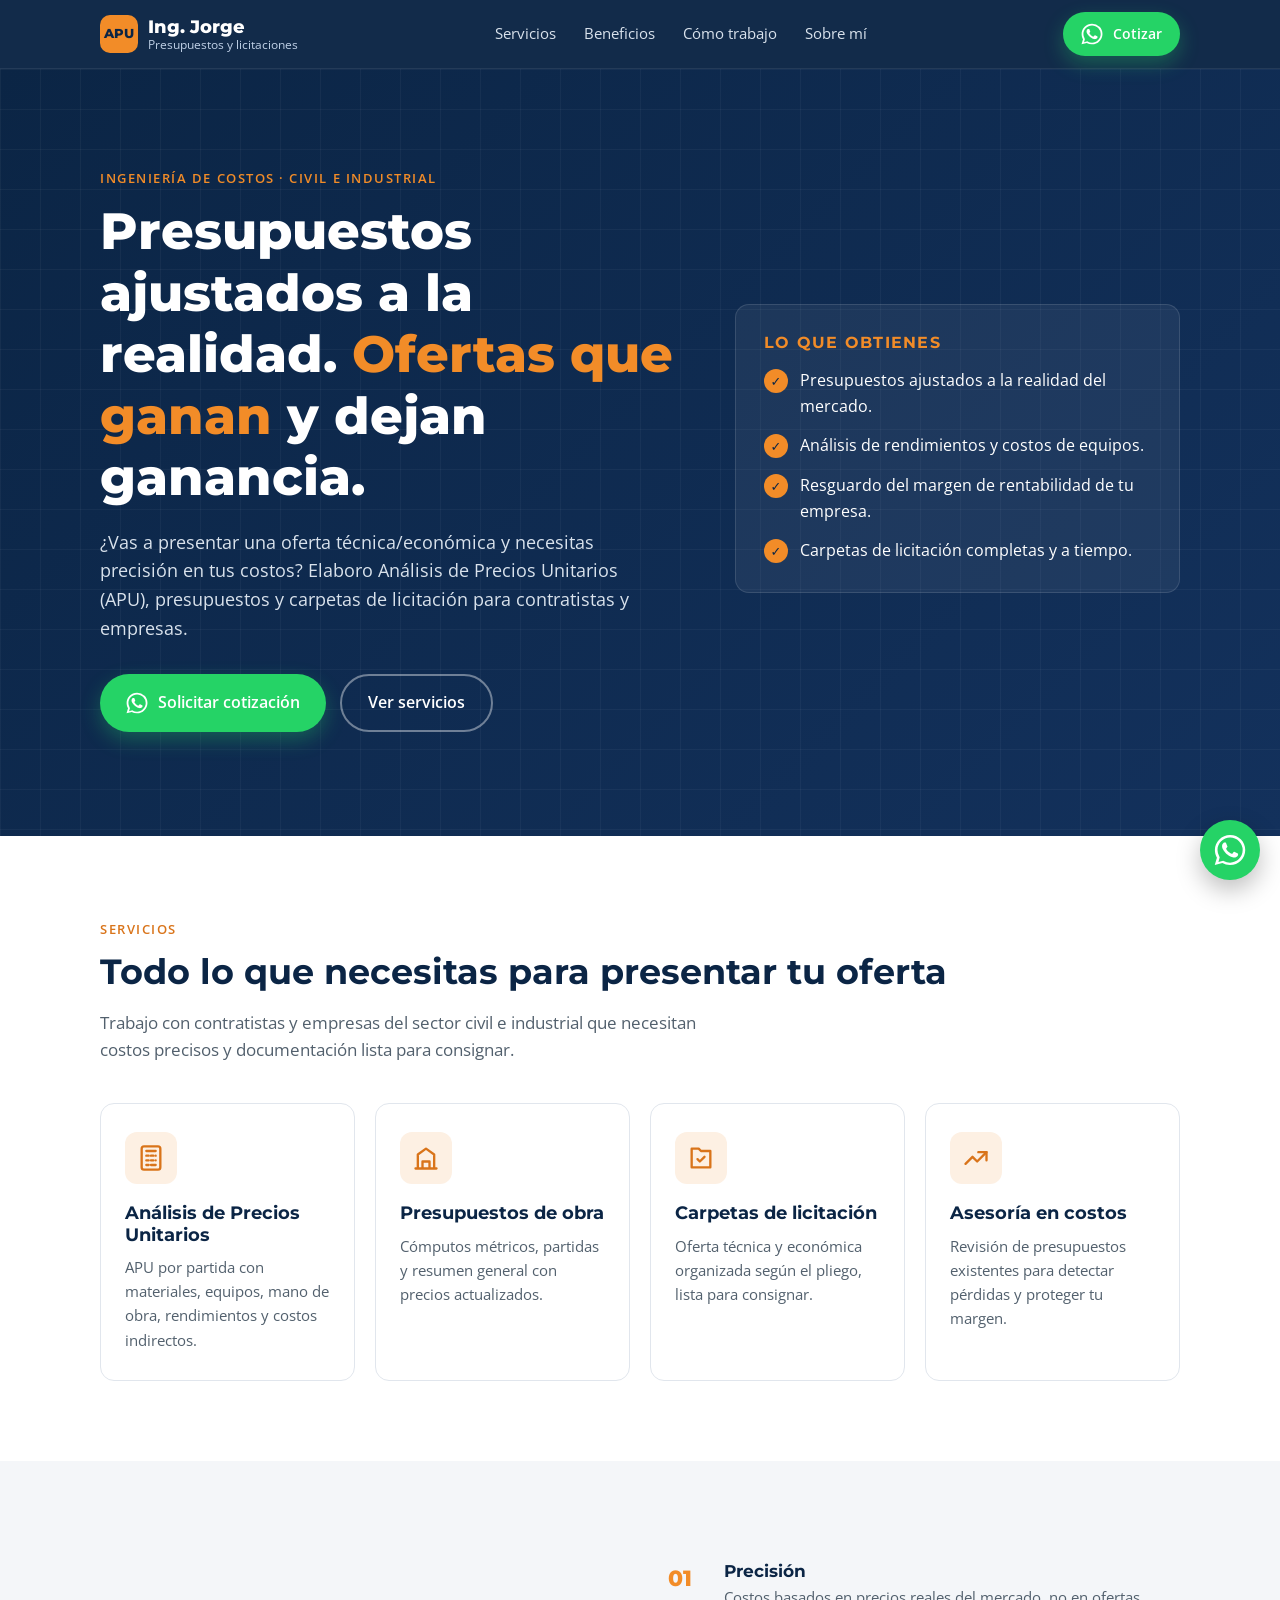
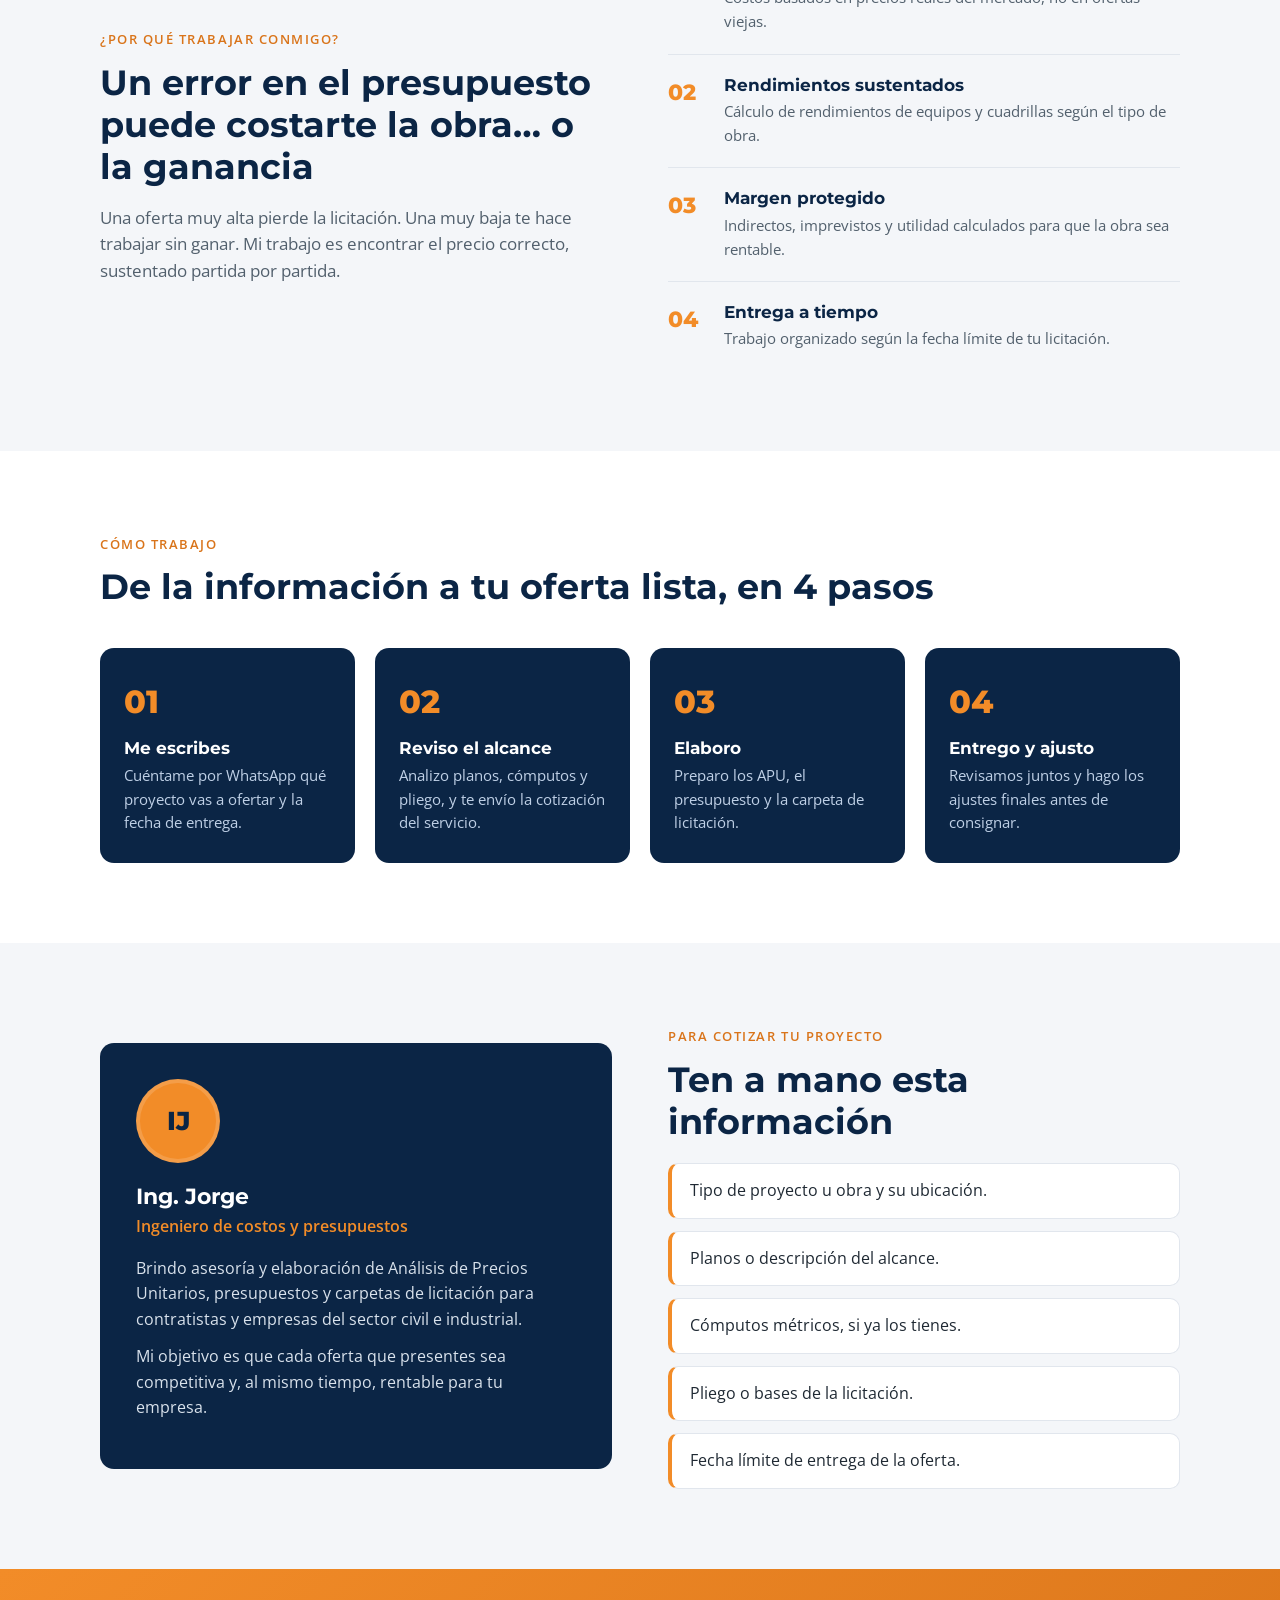
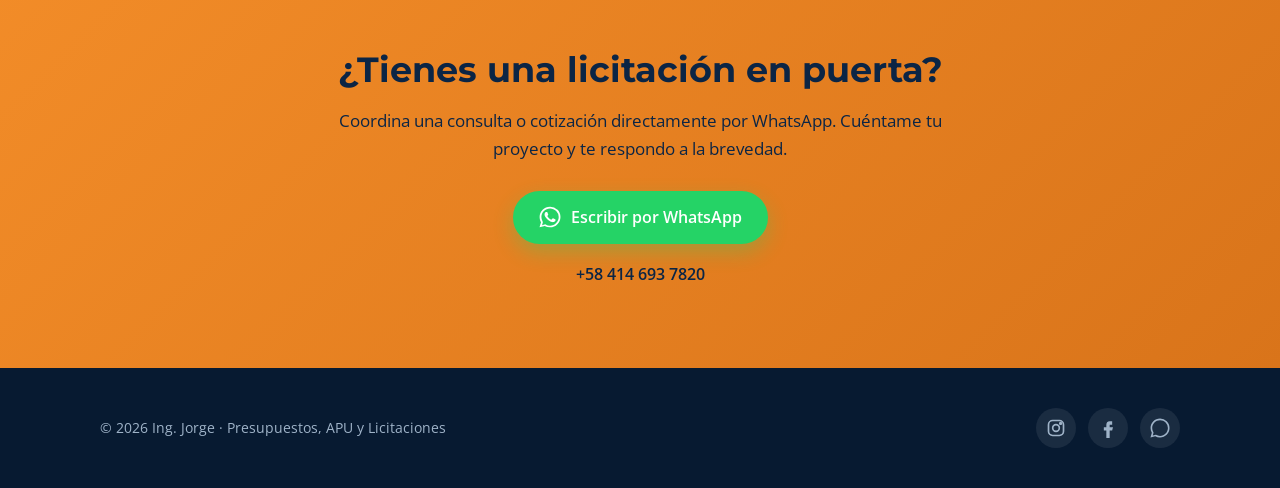
==== index.html @ 916be0f4 "Agregar página web de presentación de servicios Página de una sola sección (landing) en español con " ====
<!doctype html>
<html lang="es">
<head>
  <meta charset="utf-8">
  <meta name="viewport" content="width=device-width, initial-scale=1">
  <title>Ing. Jorge · Presupuestos y APU</title>
  <meta name="description" content="Elaboración de Análisis de Precios Unitarios (APU), presupuestos de obra y carpetas de licitación para contratistas del sector civil e industrial.">
  <meta property="og:title" content="Ing. Jorge · Presupuestos, APU y Licitaciones">
  <meta property="og:description" content="Presupuestos ajustados a la realidad. Ofertas que ganan y dejan ganancia. Cotiza por WhatsApp.">
  <meta property="og:type" content="website">
  <meta name="theme-color" content="#0B2545">
  <link rel="icon" href="data:image/svg+xml,%3Csvg xmlns='http://www.w3.org/2000/svg' viewBox='0 0 64 64'%3E%3Crect width='64' height='64' rx='14' fill='%230B2545'/%3E%3Ctext x='32' y='42' font-family='Arial' font-weight='700' font-size='26' fill='%23F28C28' text-anchor='middle'%3EAPU%3C/text%3E%3C/svg%3E">
  <link rel="preconnect" href="https://fonts.googleapis.com">
  <link rel="preconnect" href="https://fonts.gstatic.com" crossorigin>
  <link href="https://fonts.googleapis.com/css2?family=Montserrat:wght@600;700;800&family=Open+Sans:wght@400;600&display=swap" rel="stylesheet">
  <style>
    :root {
      --navy: #0B2545;
      --navy-2: #13315C;
      --orange: #F28C28;
      --orange-dark: #D9741A;
      --text: #1F2933;
      --muted: #52606D;
      --bg: #FFFFFF;
      --bg-soft: #F4F6F9;
      --border: #E1E6ED;
      --wa: #25D366;
      --radius: 14px;
      --max: 1120px;
    }
    * { box-sizing: border-box; margin: 0; padding: 0; }
    html { scroll-behavior: smooth; }
    body {
      font-family: "Open Sans", system-ui, sans-serif;
      color: var(--text);
      background: var(--bg);
      line-height: 1.6;
      -webkit-font-smoothing: antialiased;
    }
    h1, h2, h3, .brand { font-family: "Montserrat", system-ui, sans-serif; line-height: 1.2; }
    a { color: inherit; text-decoration: none; }
    .wrap { max-width: var(--max); margin: 0 auto; padding: 0 20px; }
    section { padding: 80px 0; }
    .eyebrow {
      display: inline-block; font-size: .8rem; font-weight: 600; letter-spacing: .12em;
      text-transform: uppercase; color: var(--orange-dark); margin-bottom: 12px;
    }
    h2 { font-size: clamp(1.6rem, 3.5vw, 2.2rem); color: var(--navy); margin-bottom: 16px; }
    .lead { color: var(--muted); max-width: 640px; font-size: 1.05rem; }

    .btn {
      display: inline-flex; align-items: center; gap: 10px; padding: 14px 26px;
      border-radius: 999px; font-weight: 600; font-size: 1rem; transition: transform .15s, background .15s;
    }
    .btn:hover { transform: translateY(-2px); }
    .btn-wa { background: var(--wa); color: #fff; box-shadow: 0 8px 20px rgba(37, 211, 102, .3); }
    .btn-wa:hover { background: #1EBE5A; }
    .btn-ghost { border: 2px solid rgba(255,255,255,.4); color: #fff; }
    .btn-ghost:hover { border-color: #fff; }
    .btn svg { width: 22px; height: 22px; flex-shrink: 0; }

    /* Header */
    header {
      position: sticky; top: 0; z-index: 50; background: rgba(11, 37, 69, .97);
      backdrop-filter: blur(6px); border-bottom: 1px solid rgba(255,255,255,.08);
    }
    .nav { display: flex; align-items: center; justify-content: space-between; height: 68px; }
    .brand { color: #fff; font-weight: 800; font-size: 1.15rem; display: flex; align-items: center; gap: 10px; }
    .brand-mark {
      width: 38px; height: 38px; border-radius: 10px; background: var(--orange); color: var(--navy);
      display: grid; place-items: center; font-size: .8rem; font-weight: 800;
    }
    .brand small { display: block; font-family: "Open Sans", sans-serif; font-weight: 400; font-size: .75rem; color: #BFD0E6; }
    .nav ul { display: flex; gap: 28px; list-style: none; }
    .nav ul a { color: #D9E2EC; font-size: .95rem; }
    .nav ul a:hover { color: var(--orange); }
    .nav .btn { padding: 10px 18px; font-size: .9rem; }
    @media (max-width: 860px) { .nav ul { display: none; } }
    @media (max-width: 480px) { .nav .btn span { display: none; } .nav .btn { padding: 10px; } }

    /* Hero */
    .hero {
      background:
        linear-gradient(rgba(255,255,255,.04) 1px, transparent 1px) 0 0 / 40px 40px,
        linear-gradient(90deg, rgba(255,255,255,.04) 1px, transparent 1px) 0 0 / 40px 40px,
        linear-gradient(135deg, var(--navy) 0%, var(--navy-2) 100%);
      color: #fff; padding: 96px 0 104px;
    }
    .hero-grid { display: grid; grid-template-columns: 1.3fr 1fr; gap: 56px; align-items: center; }
    .hero .eyebrow { color: var(--orange); }
    .hero h1 { font-size: clamp(2rem, 5vw, 3.2rem); font-weight: 800; margin-bottom: 20px; }
    .hero h1 em { font-style: normal; color: var(--orange); }
    .hero p { color: #D9E2EC; font-size: 1.12rem; max-width: 560px; margin-bottom: 32px; }
    .hero-actions { display: flex; flex-wrap: wrap; gap: 14px; }
    .hero-card {
      background: rgba(255,255,255,.06); border: 1px solid rgba(255,255,255,.12);
      border-radius: var(--radius); padding: 28px;
    }
    .hero-card h3 { font-size: 1rem; color: var(--orange); margin-bottom: 16px; text-transform: uppercase; letter-spacing: .08em; }
    .check { list-style: none; display: grid; gap: 14px; }
    .check li { display: flex; gap: 12px; align-items: flex-start; color: #fff; }
    .check li::before {
      content: "✓"; flex-shrink: 0; width: 24px; height: 24px; border-radius: 50%;
      background: var(--orange); color: var(--navy); font-weight: 800; font-size: .8rem;
      display: grid; place-items: center; margin-top: 1px;
    }
    @media (max-width: 860px) { .hero-grid { grid-template-columns: 1fr; } .hero { padding: 64px 0 72px; } }

    /* Services */
    .grid-4 { display: grid; grid-template-columns: repeat(4, 1fr); gap: 20px; margin-top: 40px; }
    @media (max-width: 960px) { .grid-4 { grid-template-columns: repeat(2, 1fr); } }
    @media (max-width: 560px) { .grid-4 { grid-template-columns: 1fr; } }
    .card {
      background: #fff; border: 1px solid var(--border); border-radius: var(--radius); padding: 28px 24px;
      transition: box-shadow .2s, transform .2s;
    }
    .card:hover { box-shadow: 0 14px 34px rgba(11, 37, 69, .1); transform: translateY(-4px); }
    .icon {
      width: 52px; height: 52px; border-radius: 12px; background: #FDF0E3; color: var(--orange-dark);
      display: grid; place-items: center; margin-bottom: 18px;
    }
    .icon svg { width: 28px; height: 28px; }
    .card h3 { color: var(--navy); font-size: 1.1rem; margin-bottom: 10px; }
    .card p { color: var(--muted); font-size: .95rem; }

    /* Benefits */
    .soft { background: var(--bg-soft); }
    .split { display: grid; grid-template-columns: 1fr 1fr; gap: 56px; align-items: center; }
    @media (max-width: 860px) { .split { grid-template-columns: 1fr; gap: 32px; } }
    .benefit { display: flex; gap: 16px; padding: 20px 0; border-bottom: 1px solid var(--border); }
    .benefit:last-child { border-bottom: 0; }
    .benefit-num {
      font-family: "Montserrat", sans-serif; font-weight: 800; font-size: 1.4rem; color: var(--orange);
      min-width: 40px;
    }
    .benefit h3 { color: var(--navy); font-size: 1.05rem; margin-bottom: 4px; }
    .benefit p { color: var(--muted); font-size: .95rem; }

    /* Process */
    .steps { display: grid; grid-template-columns: repeat(4, 1fr); gap: 20px; margin-top: 40px; counter-reset: step; }
    @media (max-width: 960px) { .steps { grid-template-columns: repeat(2, 1fr); } }
    @media (max-width: 560px) { .steps { grid-template-columns: 1fr; } }
    .step { position: relative; padding: 28px 24px; border-radius: var(--radius); background: var(--navy); color: #fff; }
    .step::before {
      counter-increment: step; content: counter(step, decimal-leading-zero);
      font-family: "Montserrat", sans-serif; font-weight: 800; font-size: 2rem; color: var(--orange);
      display: block; margin-bottom: 10px;
    }
    .step h3 { font-size: 1.05rem; margin-bottom: 6px; }
    .step p { color: #BFD0E6; font-size: .93rem; }

    /* Requirements */
    .req { list-style: none; display: grid; gap: 12px; margin-top: 20px; }
    .req li {
      background: #fff; border: 1px solid var(--border); border-left: 4px solid var(--orange);
      border-radius: 10px; padding: 14px 18px; color: var(--text);
    }
    .about-box {
      background: var(--navy); color: #fff; border-radius: var(--radius); padding: 36px;
    }
    .about-box h3 { font-size: 1.4rem; margin-bottom: 4px; }
    .about-box .role { color: var(--orange); font-weight: 600; margin-bottom: 16px; }
    .about-box p { color: #D9E2EC; margin-bottom: 12px; }
    .avatar {
      width: 84px; height: 84px; border-radius: 50%; background: var(--orange); color: var(--navy);
      display: grid; place-items: center; font-family: "Montserrat", sans-serif; font-weight: 800;
      font-size: 1.6rem; margin-bottom: 20px; border: 4px solid rgba(255,255,255,.15); object-fit: cover;
    }

    /* CTA */
    .cta { background: linear-gradient(135deg, var(--orange) 0%, var(--orange-dark) 100%); color: var(--navy); text-align: center; }
    .cta h2 { color: var(--navy); }
    .cta p { max-width: 620px; margin: 0 auto 28px; font-size: 1.08rem; }
    .cta .phone { display: block; margin-top: 18px; font-weight: 600; }

    /* Footer */
    footer { background: #071A31; color: #9FB3C8; padding: 40px 0; font-size: .9rem; }
    .foot { display: flex; flex-wrap: wrap; gap: 20px; justify-content: space-between; align-items: center; }
    .social { display: flex; gap: 12px; }
    .social a {
      width: 40px; height: 40px; border-radius: 50%; background: rgba(255,255,255,.08);
      display: grid; place-items: center; transition: background .15s;
    }
    .social a:hover { background: var(--orange); color: var(--navy); }
    .social svg { width: 20px; height: 20px; }

    /* Floating WhatsApp */
    .wa-float {
      position: fixed; right: 20px; bottom: 20px; z-index: 60; width: 60px; height: 60px; border-radius: 50%;
      background: var(--wa); color: #fff; display: grid; place-items: center;
      box-shadow: 0 10px 24px rgba(0,0,0,.25); transition: transform .15s;
    }
    .wa-float:hover { transform: scale(1.08); }
    .wa-float svg { width: 32px; height: 32px; }
  </style>
</head>
<body>

  <!-- Para cambiar el número o el mensaje de WhatsApp, edita los enlaces que empiezan con https://wa.me/ -->
  <header>
    <div class="wrap nav">
      <a href="#inicio" class="brand">
        <span class="brand-mark">APU</span>
        <span>Ing. Jorge<small>Presupuestos y licitaciones</small></span>
      </a>
      <ul>
        <li><a href="#servicios">Servicios</a></li>
        <li><a href="#beneficios">Beneficios</a></li>
        <li><a href="#proceso">Cómo trabajo</a></li>
        <li><a href="#sobre-mi">Sobre mí</a></li>
      </ul>
      <a class="btn btn-wa" href="https://wa.me/584146937820?text=Hola%20Ing.%20Jorge%2C%20requiero%20una%20cotizaci%C3%B3n%2Fasesor%C3%ADa%20para%20la%20elaboraci%C3%B3n%20de%20un%20presupuesto%20y%20APU%20de%20proyecto" target="_blank" rel="noopener" aria-label="Cotizar por WhatsApp">
        <svg viewBox="0 0 24 24" fill="currentColor" aria-hidden="true"><path d="M17.47 14.38c-.3-.15-1.75-.86-2.02-.96-.27-.1-.47-.15-.67.15-.2.3-.77.96-.94 1.16-.17.2-.35.22-.64.07-.3-.15-1.25-.46-2.38-1.47-.88-.79-1.47-1.76-1.65-2.06-.17-.3-.02-.46.13-.6.13-.13.3-.35.45-.52.15-.17.2-.3.3-.5.1-.2.05-.37-.03-.52-.07-.15-.67-1.61-.92-2.2-.24-.58-.49-.5-.67-.51h-.57c-.2 0-.52.07-.79.37-.27.3-1.04 1.02-1.04 2.48s1.07 2.88 1.21 3.07c.15.2 2.1 3.2 5.08 4.49.71.31 1.26.49 1.69.63.71.22 1.36.19 1.87.12.57-.09 1.75-.72 2-1.41.25-.69.25-1.29.17-1.41-.07-.12-.27-.2-.57-.35M12.05 21.5h-.01a9.4 9.4 0 0 1-4.8-1.32l-.34-.2-3.56.94.95-3.48-.22-.36a9.4 9.4 0 0 1-1.44-5.02c0-5.2 4.24-9.43 9.44-9.43 2.52 0 4.89.98 6.67 2.77a9.37 9.37 0 0 1 2.76 6.67c0 5.2-4.24 9.43-9.45 9.43m8.04-17.47A11.3 11.3 0 0 0 12.05.7C5.78.7.68 5.8.67 12.06c0 2 .52 3.96 1.52 5.68L.57 23.3l5.7-1.5a11.3 11.3 0 0 0 5.78 1.47h.01c6.26 0 11.36-5.1 11.37-11.36 0-3.04-1.18-5.89-3.33-8.04"/></svg>
        <span>Cotizar</span>
      </a>
    </div>
  </header>

  <main>
    <section class="hero" id="inicio">
      <div class="wrap hero-grid">
        <div>
          <span class="eyebrow">Ingeniería de costos · Civil e industrial</span>
          <h1>Presupuestos ajustados a la realidad. <em>Ofertas que ganan</em> y dejan ganancia.</h1>
          <p>¿Vas a presentar una oferta técnica/económica y necesitas precisión en tus costos? Elaboro Análisis de Precios Unitarios (APU), presupuestos y carpetas de licitación para contratistas y empresas.</p>
          <div class="hero-actions">
            <a class="btn btn-wa" href="https://wa.me/584146937820?text=Hola%20Ing.%20Jorge%2C%20requiero%20una%20cotizaci%C3%B3n%2Fasesor%C3%ADa%20para%20la%20elaboraci%C3%B3n%20de%20un%20presupuesto%20y%20APU%20de%20proyecto" target="_blank" rel="noopener">
              <svg viewBox="0 0 24 24" fill="currentColor" aria-hidden="true"><path d="M17.47 14.38c-.3-.15-1.75-.86-2.02-.96-.27-.1-.47-.15-.67.15-.2.3-.77.96-.94 1.16-.17.2-.35.22-.64.07-.3-.15-1.25-.46-2.38-1.47-.88-.79-1.47-1.76-1.65-2.06-.17-.3-.02-.46.13-.6.13-.13.3-.35.45-.52.15-.17.2-.3.3-.5.1-.2.05-.37-.03-.52-.07-.15-.67-1.61-.92-2.2-.24-.58-.49-.5-.67-.51h-.57c-.2 0-.52.07-.79.37-.27.3-1.04 1.02-1.04 2.48s1.07 2.88 1.21 3.07c.15.2 2.1 3.2 5.08 4.49.71.31 1.26.49 1.69.63.71.22 1.36.19 1.87.12.57-.09 1.75-.72 2-1.41.25-.69.25-1.29.17-1.41-.07-.12-.27-.2-.57-.35M12.05 21.5h-.01a9.4 9.4 0 0 1-4.8-1.32l-.34-.2-3.56.94.95-3.48-.22-.36a9.4 9.4 0 0 1-1.44-5.02c0-5.2 4.24-9.43 9.44-9.43 2.52 0 4.89.98 6.67 2.77a9.37 9.37 0 0 1 2.76 6.67c0 5.2-4.24 9.43-9.45 9.43m8.04-17.47A11.3 11.3 0 0 0 12.05.7C5.78.7.68 5.8.67 12.06c0 2 .52 3.96 1.52 5.68L.57 23.3l5.7-1.5a11.3 11.3 0 0 0 5.78 1.47h.01c6.26 0 11.36-5.1 11.37-11.36 0-3.04-1.18-5.89-3.33-8.04"/></svg>
              Solicitar cotización
            </a>
            <a class="btn btn-ghost" href="#servicios">Ver servicios</a>
          </div>
        </div>
        <div class="hero-card">
          <h3>Lo que obtienes</h3>
          <ul class="check">
            <li>Presupuestos ajustados a la realidad del mercado.</li>
            <li>Análisis de rendimientos y costos de equipos.</li>
            <li>Resguardo del margen de rentabilidad de tu empresa.</li>
            <li>Carpetas de licitación completas y a tiempo.</li>
          </ul>
        </div>
      </div>
    </section>

    <section id="servicios">
      <div class="wrap">
        <span class="eyebrow">Servicios</span>
        <h2>Todo lo que necesitas para presentar tu oferta</h2>
        <p class="lead">Trabajo con contratistas y empresas del sector civil e industrial que necesitan costos precisos y documentación lista para consignar.</p>
        <div class="grid-4">
          <article class="card">
            <div class="icon"><svg viewBox="0 0 24 24" fill="none" stroke="currentColor" stroke-width="2" stroke-linecap="round" stroke-linejoin="round" aria-hidden="true"><rect x="4" y="2" width="16" height="20" rx="2"/><path d="M8 6h8M8 10h2M12 10h2M16 10h0M8 14h2M12 14h2M8 18h2M12 18h4M16 14v0"/></svg></div>
            <h3>Análisis de Precios Unitarios</h3>
            <p>APU por partida con materiales, equipos, mano de obra, rendimientos y costos indirectos.</p>
          </article>
          <article class="card">
            <div class="icon"><svg viewBox="0 0 24 24" fill="none" stroke="currentColor" stroke-width="2" stroke-linecap="round" stroke-linejoin="round" aria-hidden="true"><path d="M3 21h18M5 21V9l7-5 7 5v12M9 21v-6h6v6"/></svg></div>
            <h3>Presupuestos de obra</h3>
            <p>Cómputos métricos, partidas y resumen general con precios actualizados.</p>
          </article>
          <article class="card">
            <div class="icon"><svg viewBox="0 0 24 24" fill="none" stroke="currentColor" stroke-width="2" stroke-linecap="round" stroke-linejoin="round" aria-hidden="true"><path d="M4 4h6l2 2h8v14H4z"/><path d="M9 13l2 2 4-4"/></svg></div>
            <h3>Carpetas de licitación</h3>
            <p>Oferta técnica y económica organizada según el pliego, lista para consignar.</p>
          </article>
          <article class="card">
            <div class="icon"><svg viewBox="0 0 24 24" fill="none" stroke="currentColor" stroke-width="2" stroke-linecap="round" stroke-linejoin="round" aria-hidden="true"><path d="M3 17l6-6 4 4 8-8"/><path d="M14 7h7v7"/></svg></div>
            <h3>Asesoría en costos</h3>
            <p>Revisión de presupuestos existentes para detectar pérdidas y proteger tu margen.</p>
          </article>
        </div>
      </div>
    </section>

    <section class="soft" id="beneficios">
      <div class="wrap split">
        <div>
          <span class="eyebrow">¿Por qué trabajar conmigo?</span>
          <h2>Un error en el presupuesto puede costarte la obra… o la ganancia</h2>
          <p class="lead">Una oferta muy alta pierde la licitación. Una muy baja te hace trabajar sin ganar. Mi trabajo es encontrar el precio correcto, sustentado partida por partida.</p>
        </div>
        <div>
          <div class="benefit">
            <span class="benefit-num">01</span>
            <div><h3>Precisión</h3><p>Costos basados en precios reales del mercado, no en ofertas viejas.</p></div>
          </div>
          <div class="benefit">
            <span class="benefit-num">02</span>
            <div><h3>Rendimientos sustentados</h3><p>Cálculo de rendimientos de equipos y cuadrillas según el tipo de obra.</p></div>
          </div>
          <div class="benefit">
            <span class="benefit-num">03</span>
            <div><h3>Margen protegido</h3><p>Indirectos, imprevistos y utilidad calculados para que la obra sea rentable.</p></div>
          </div>
          <div class="benefit">
            <span class="benefit-num">04</span>
            <div><h3>Entrega a tiempo</h3><p>Trabajo organizado según la fecha límite de tu licitación.</p></div>
          </div>
        </div>
      </div>
    </section>

    <section id="proceso">
      <div class="wrap">
        <span class="eyebrow">Cómo trabajo</span>
        <h2>De la información a tu oferta lista, en 4 pasos</h2>
        <div class="steps">
          <div class="step"><h3>Me escribes</h3><p>Cuéntame por WhatsApp qué proyecto vas a ofertar y la fecha de entrega.</p></div>
          <div class="step"><h3>Reviso el alcance</h3><p>Analizo planos, cómputos y pliego, y te envío la cotización del servicio.</p></div>
          <div class="step"><h3>Elaboro</h3><p>Preparo los APU, el presupuesto y la carpeta de licitación.</p></div>
          <div class="step"><h3>Entrego y ajusto</h3><p>Revisamos juntos y hago los ajustes finales antes de consignar.</p></div>
        </div>
      </div>
    </section>

    <section class="soft" id="sobre-mi">
      <div class="wrap split">
        <div class="about-box">
          <!-- Para usar una foto: reemplaza este div por <img class="avatar" src="foto.jpg" alt="Ing. Jorge"> -->
          <div class="avatar">IJ</div>
          <h3>Ing. Jorge</h3>
          <div class="role">Ingeniero de costos y presupuestos</div>
          <p>Brindo asesoría y elaboración de Análisis de Precios Unitarios, presupuestos y carpetas de licitación para contratistas y empresas del sector civil e industrial.</p>
          <p>Mi objetivo es que cada oferta que presentes sea competitiva y, al mismo tiempo, rentable para tu empresa.</p>
        </div>
        <div>
          <span class="eyebrow">Para cotizar tu proyecto</span>
          <h2>Ten a mano esta información</h2>
          <ul class="req">
            <li>Tipo de proyecto u obra y su ubicación.</li>
            <li>Planos o descripción del alcance.</li>
            <li>Cómputos métricos, si ya los tienes.</li>
            <li>Pliego o bases de la licitación.</li>
            <li>Fecha límite de entrega de la oferta.</li>
          </ul>
        </div>
      </div>
    </section>

    <section class="cta">
      <div class="wrap">
        <h2>¿Tienes una licitación en puerta?</h2>
        <p>Coordina una consulta o cotización directamente por WhatsApp. Cuéntame tu proyecto y te respondo a la brevedad.</p>
        <a class="btn btn-wa" href="https://wa.me/584146937820?text=Hola%20Ing.%20Jorge%2C%20requiero%20una%20cotizaci%C3%B3n%2Fasesor%C3%ADa%20para%20la%20elaboraci%C3%B3n%20de%20un%20presupuesto%20y%20APU%20de%20proyecto" target="_blank" rel="noopener">
          <svg viewBox="0 0 24 24" fill="currentColor" aria-hidden="true"><path d="M17.47 14.38c-.3-.15-1.75-.86-2.02-.96-.27-.1-.47-.15-.67.15-.2.3-.77.96-.94 1.16-.17.2-.35.22-.64.07-.3-.15-1.25-.46-2.38-1.47-.88-.79-1.47-1.76-1.65-2.06-.17-.3-.02-.46.13-.6.13-.13.3-.35.45-.52.15-.17.2-.3.3-.5.1-.2.05-.37-.03-.52-.07-.15-.67-1.61-.92-2.2-.24-.58-.49-.5-.67-.51h-.57c-.2 0-.52.07-.79.37-.27.3-1.04 1.02-1.04 2.48s1.07 2.88 1.21 3.07c.15.2 2.1 3.2 5.08 4.49.71.31 1.26.49 1.69.63.71.22 1.36.19 1.87.12.57-.09 1.75-.72 2-1.41.25-.69.25-1.29.17-1.41-.07-.12-.27-.2-.57-.35M12.05 21.5h-.01a9.4 9.4 0 0 1-4.8-1.32l-.34-.2-3.56.94.95-3.48-.22-.36a9.4 9.4 0 0 1-1.44-5.02c0-5.2 4.24-9.43 9.44-9.43 2.52 0 4.89.98 6.67 2.77a9.37 9.37 0 0 1 2.76 6.67c0 5.2-4.24 9.43-9.45 9.43m8.04-17.47A11.3 11.3 0 0 0 12.05.7C5.78.7.68 5.8.67 12.06c0 2 .52 3.96 1.52 5.68L.57 23.3l5.7-1.5a11.3 11.3 0 0 0 5.78 1.47h.01c6.26 0 11.36-5.1 11.37-11.36 0-3.04-1.18-5.89-3.33-8.04"/></svg>
          Escribir por WhatsApp
        </a>
        <span class="phone">+58 414 693 7820</span>
      </div>
    </section>
  </main>

  <footer>
    <div class="wrap foot">
      <div>© <span id="year">2026</span> Ing. Jorge · Presupuestos, APU y Licitaciones</div>
      <div class="social">
        <!-- Reemplaza el "#" por el enlace real del perfil cuando esté creado -->
        <a href="#" aria-label="Instagram" target="_blank" rel="noopener"><svg viewBox="0 0 24 24" fill="none" stroke="currentColor" stroke-width="2" aria-hidden="true"><rect x="3" y="3" width="18" height="18" rx="5"/><circle cx="12" cy="12" r="4"/><circle cx="17.5" cy="6.5" r="1" fill="currentColor"/></svg></a>
        <a href="#" aria-label="Facebook" target="_blank" rel="noopener"><svg viewBox="0 0 24 24" fill="currentColor" aria-hidden="true"><path d="M14 8h3V4h-3c-2.76 0-4 1.79-4 4.5V11H7v4h3v9h4v-9h3l1-4h-4V8.5c0-.3.2-.5.5-.5z"/></svg></a>
        <a href="https://wa.me/584146937820" aria-label="WhatsApp" target="_blank" rel="noopener"><svg viewBox="0 0 24 24" fill="currentColor" aria-hidden="true"><path d="M12.05 21.5h-.01a9.4 9.4 0 0 1-4.8-1.32l-.34-.2-3.56.94.95-3.48-.22-.36a9.4 9.4 0 0 1-1.44-5.02c0-5.2 4.24-9.43 9.44-9.43 2.52 0 4.89.98 6.67 2.77a9.37 9.37 0 0 1 2.76 6.67c0 5.2-4.24 9.43-9.45 9.43m8.04-17.47A11.3 11.3 0 0 0 12.05.7C5.78.7.68 5.8.67 12.06c0 2 .52 3.96 1.52 5.68L.57 23.3l5.7-1.5a11.3 11.3 0 0 0 5.78 1.47h.01c6.26 0 11.36-5.1 11.37-11.36 0-3.04-1.18-5.89-3.33-8.04"/></svg></a>
      </div>
    </div>
  </footer>

  <a class="wa-float" href="https://wa.me/584146937820?text=Hola%20Ing.%20Jorge%2C%20requiero%20una%20cotizaci%C3%B3n%2Fasesor%C3%ADa%20para%20la%20elaboraci%C3%B3n%20de%20un%20presupuesto%20y%20APU%20de%20proyecto" target="_blank" rel="noopener" aria-label="Escribir por WhatsApp">
    <svg viewBox="0 0 24 24" fill="currentColor" aria-hidden="true"><path d="M17.47 14.38c-.3-.15-1.75-.86-2.02-.96-.27-.1-.47-.15-.67.15-.2.3-.77.96-.94 1.16-.17.2-.35.22-.64.07-.3-.15-1.25-.46-2.38-1.47-.88-.79-1.47-1.76-1.65-2.06-.17-.3-.02-.46.13-.6.13-.13.3-.35.45-.52.15-.17.2-.3.3-.5.1-.2.05-.37-.03-.52-.07-.15-.67-1.61-.92-2.2-.24-.58-.49-.5-.67-.51h-.57c-.2 0-.52.07-.79.37-.27.3-1.04 1.02-1.04 2.48s1.07 2.88 1.21 3.07c.15.2 2.1 3.2 5.08 4.49.71.31 1.26.49 1.69.63.71.22 1.36.19 1.87.12.57-.09 1.75-.72 2-1.41.25-.69.25-1.29.17-1.41-.07-.12-.27-.2-.57-.35M12.05 21.5h-.01a9.4 9.4 0 0 1-4.8-1.32l-.34-.2-3.56.94.95-3.48-.22-.36a9.4 9.4 0 0 1-1.44-5.02c0-5.2 4.24-9.43 9.44-9.43 2.52 0 4.89.98 6.67 2.77a9.37 9.37 0 0 1 2.76 6.67c0 5.2-4.24 9.43-9.45 9.43m8.04-17.47A11.3 11.3 0 0 0 12.05.7C5.78.7.68 5.8.67 12.06c0 2 .52 3.96 1.52 5.68L.57 23.3l5.7-1.5a11.3 11.3 0 0 0 5.78 1.47h.01c6.26 0 11.36-5.1 11.37-11.36 0-3.04-1.18-5.89-3.33-8.04"/></svg>
  </a>

  <script>document.getElementById("year").textContent = new Date().getFullYear();</script>
</body>
</html>
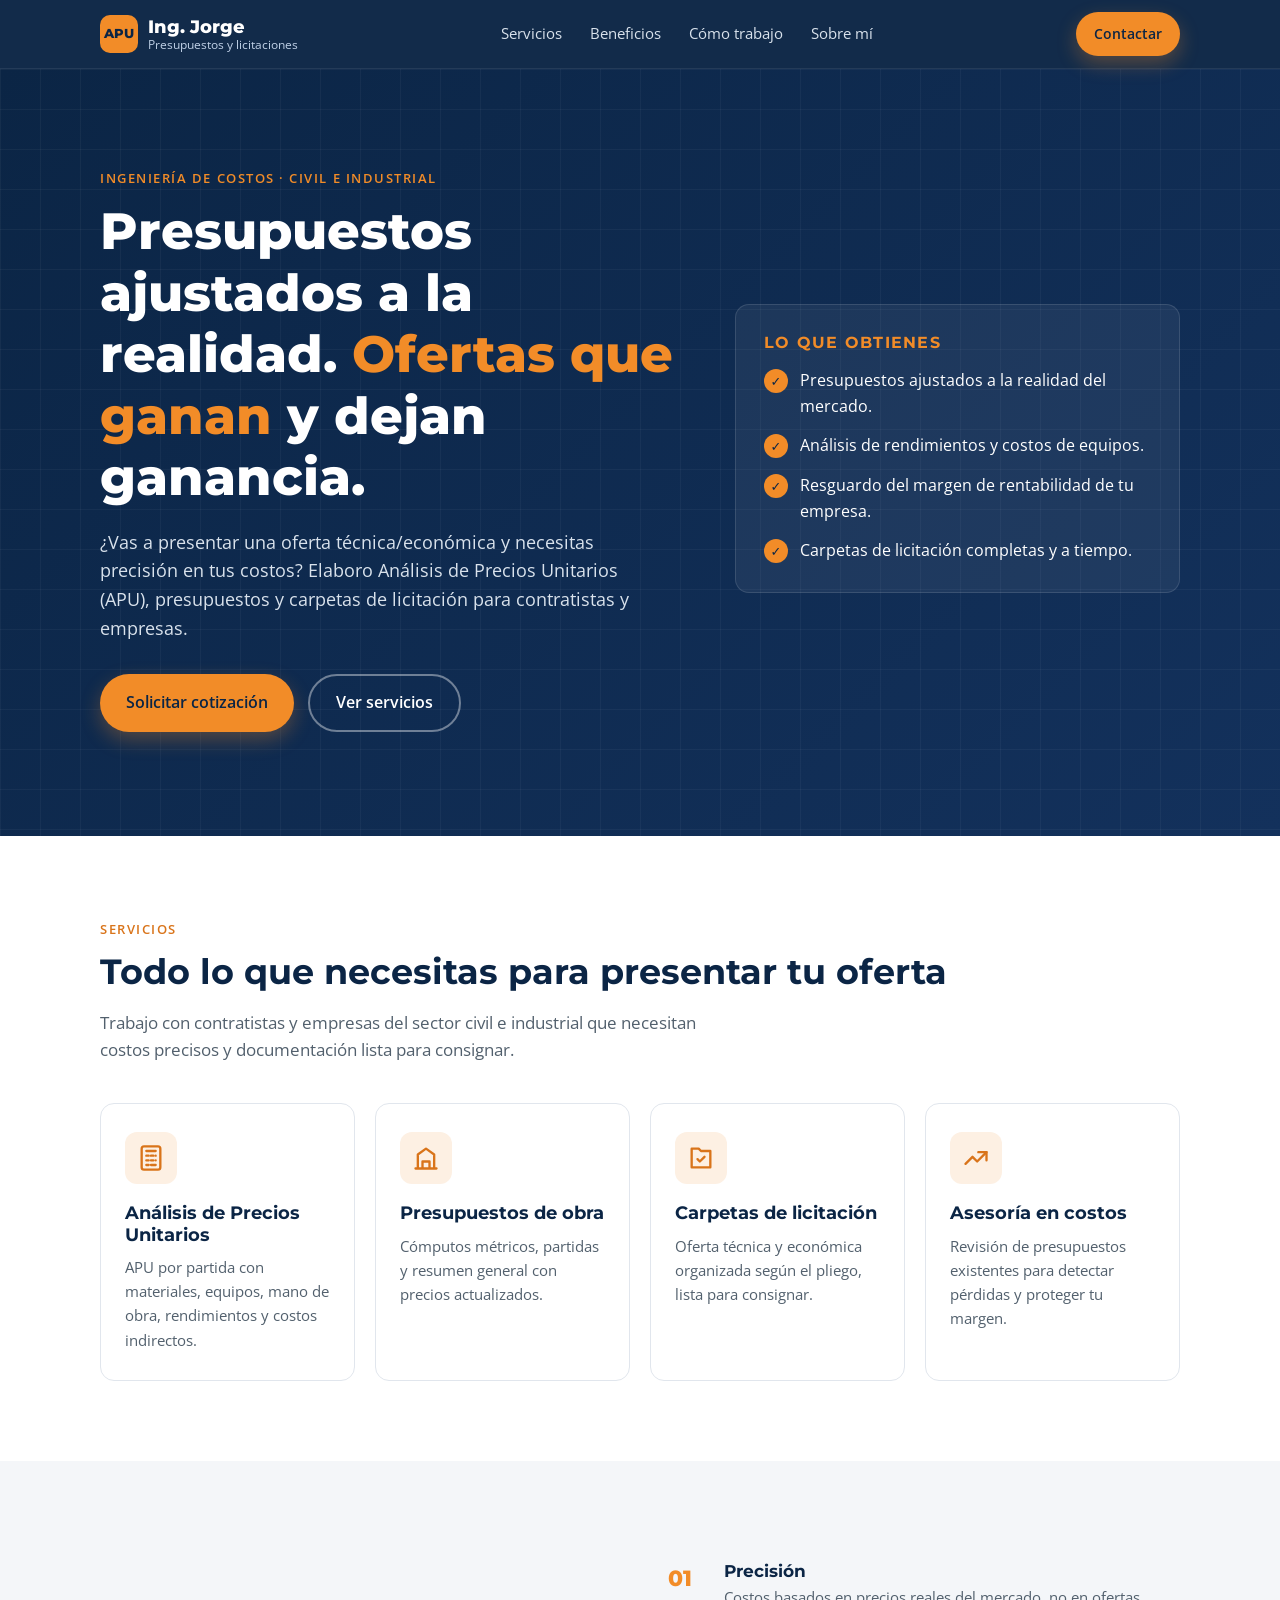
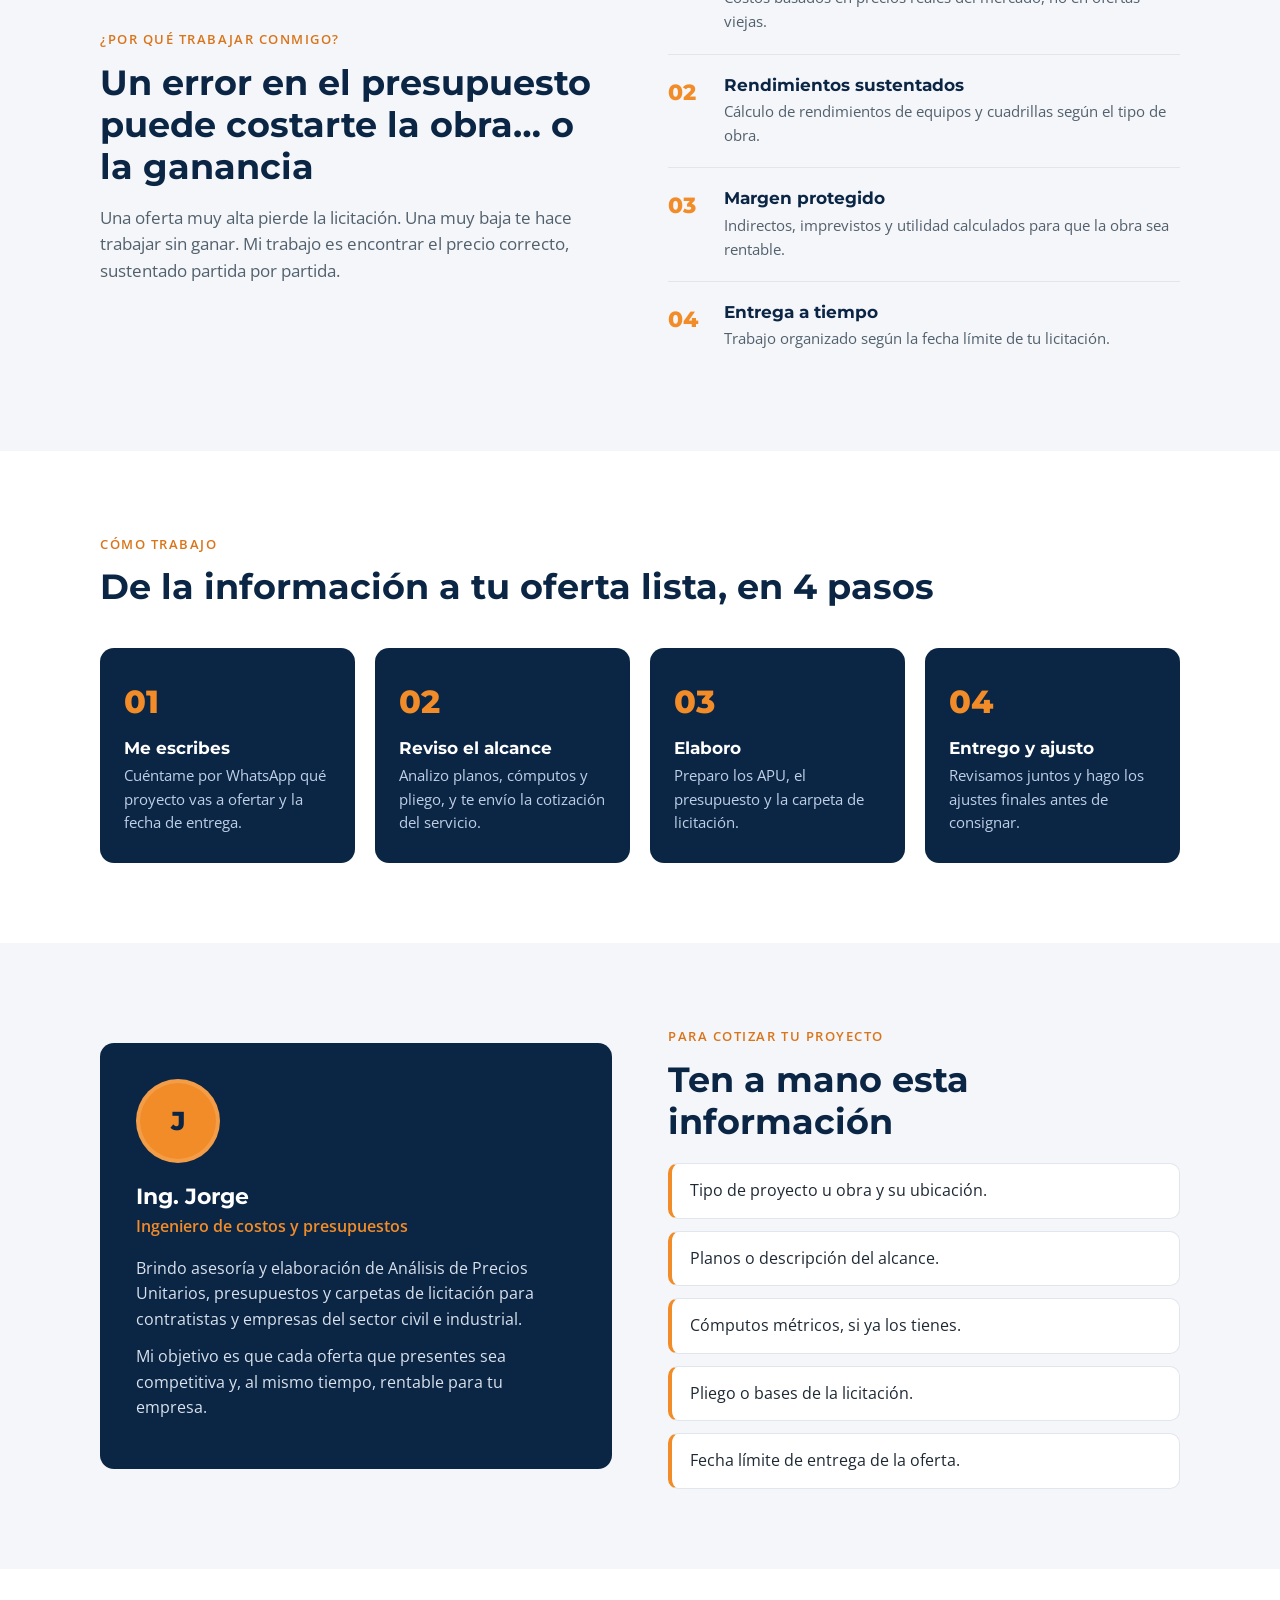
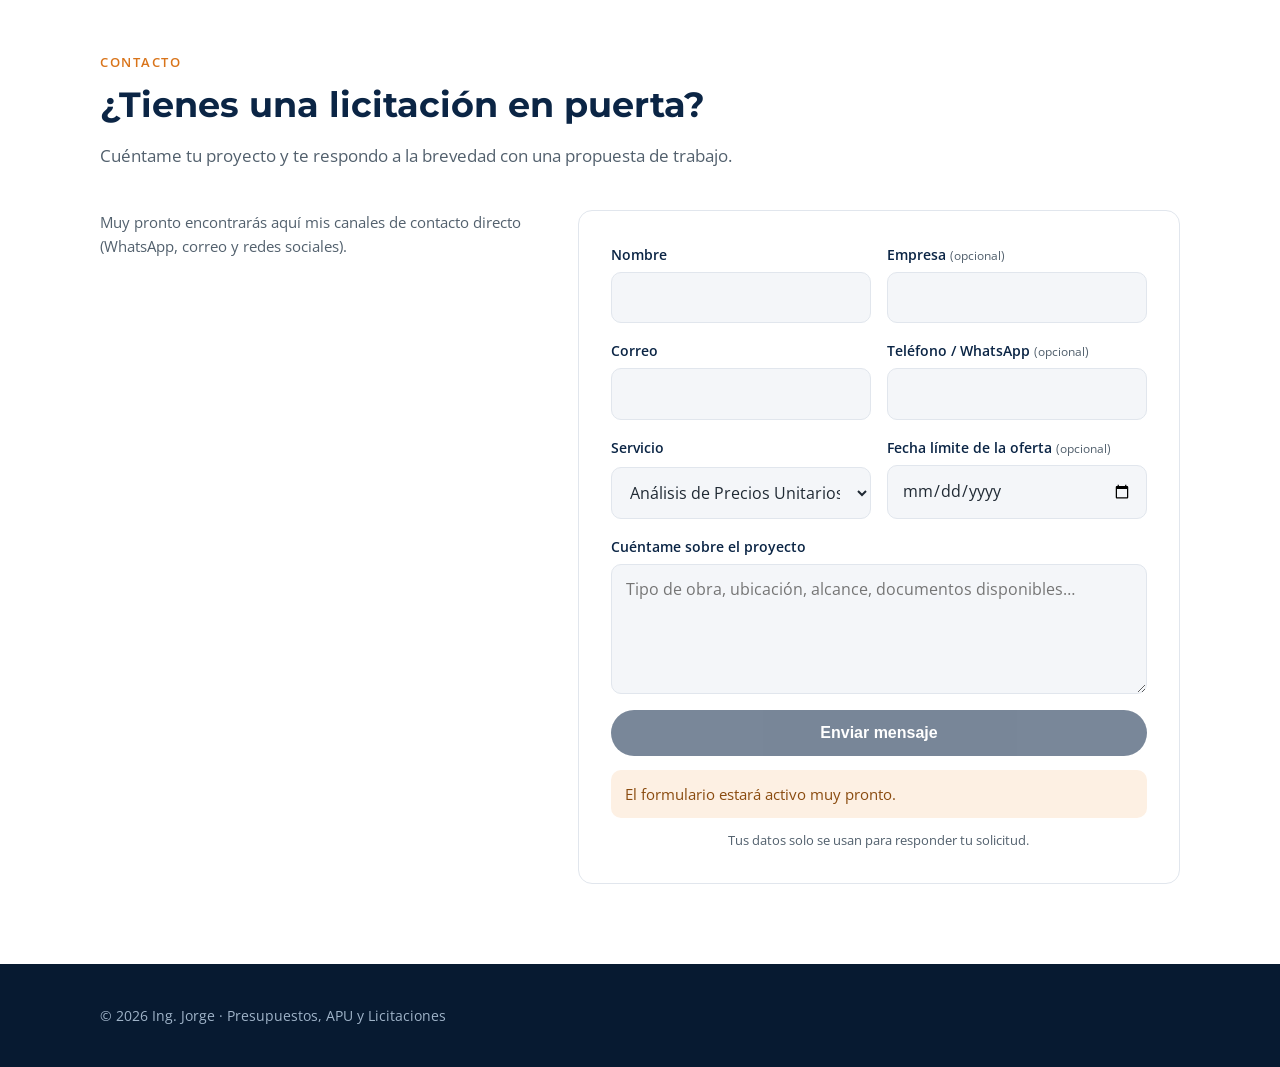
==== commit 071160a9: "Reestructurar la página con datos configurables y formulario de contacto - Datos de contacto, redes," ====
--- a/index.html
+++ b/index.html
@@ -8,200 +8,22 @@
   <meta property="og:title" content="Ing. Jorge · Presupuestos, APU y Licitaciones">
   <meta property="og:description" content="Presupuestos ajustados a la realidad. Ofertas que ganan y dejan ganancia. Cotiza por WhatsApp.">
   <meta property="og:type" content="website">
+  <meta property="og:locale" content="es_VE">
   <meta name="theme-color" content="#0B2545">
   <link rel="icon" href="data:image/svg+xml,%3Csvg xmlns='http://www.w3.org/2000/svg' viewBox='0 0 64 64'%3E%3Crect width='64' height='64' rx='14' fill='%230B2545'/%3E%3Ctext x='32' y='42' font-family='Arial' font-weight='700' font-size='26' fill='%23F28C28' text-anchor='middle'%3EAPU%3C/text%3E%3C/svg%3E">
   <link rel="preconnect" href="https://fonts.googleapis.com">
   <link rel="preconnect" href="https://fonts.gstatic.com" crossorigin>
   <link href="https://fonts.googleapis.com/css2?family=Montserrat:wght@600;700;800&family=Open+Sans:wght@400;600&display=swap" rel="stylesheet">
-  <style>
-    :root {
-      --navy: #0B2545;
-      --navy-2: #13315C;
-      --orange: #F28C28;
-      --orange-dark: #D9741A;
-      --text: #1F2933;
-      --muted: #52606D;
-      --bg: #FFFFFF;
-      --bg-soft: #F4F6F9;
-      --border: #E1E6ED;
-      --wa: #25D366;
-      --radius: 14px;
-      --max: 1120px;
-    }
-    * { box-sizing: border-box; margin: 0; padding: 0; }
-    html { scroll-behavior: smooth; }
-    body {
-      font-family: "Open Sans", system-ui, sans-serif;
-      color: var(--text);
-      background: var(--bg);
-      line-height: 1.6;
-      -webkit-font-smoothing: antialiased;
-    }
-    h1, h2, h3, .brand { font-family: "Montserrat", system-ui, sans-serif; line-height: 1.2; }
-    a { color: inherit; text-decoration: none; }
-    .wrap { max-width: var(--max); margin: 0 auto; padding: 0 20px; }
-    section { padding: 80px 0; }
-    .eyebrow {
-      display: inline-block; font-size: .8rem; font-weight: 600; letter-spacing: .12em;
-      text-transform: uppercase; color: var(--orange-dark); margin-bottom: 12px;
-    }
-    h2 { font-size: clamp(1.6rem, 3.5vw, 2.2rem); color: var(--navy); margin-bottom: 16px; }
-    .lead { color: var(--muted); max-width: 640px; font-size: 1.05rem; }
-
-    .btn {
-      display: inline-flex; align-items: center; gap: 10px; padding: 14px 26px;
-      border-radius: 999px; font-weight: 600; font-size: 1rem; transition: transform .15s, background .15s;
-    }
-    .btn:hover { transform: translateY(-2px); }
-    .btn-wa { background: var(--wa); color: #fff; box-shadow: 0 8px 20px rgba(37, 211, 102, .3); }
-    .btn-wa:hover { background: #1EBE5A; }
-    .btn-ghost { border: 2px solid rgba(255,255,255,.4); color: #fff; }
-    .btn-ghost:hover { border-color: #fff; }
-    .btn svg { width: 22px; height: 22px; flex-shrink: 0; }
-
-    /* Header */
-    header {
-      position: sticky; top: 0; z-index: 50; background: rgba(11, 37, 69, .97);
-      backdrop-filter: blur(6px); border-bottom: 1px solid rgba(255,255,255,.08);
-    }
-    .nav { display: flex; align-items: center; justify-content: space-between; height: 68px; }
-    .brand { color: #fff; font-weight: 800; font-size: 1.15rem; display: flex; align-items: center; gap: 10px; }
-    .brand-mark {
-      width: 38px; height: 38px; border-radius: 10px; background: var(--orange); color: var(--navy);
-      display: grid; place-items: center; font-size: .8rem; font-weight: 800;
-    }
-    .brand small { display: block; font-family: "Open Sans", sans-serif; font-weight: 400; font-size: .75rem; color: #BFD0E6; }
-    .nav ul { display: flex; gap: 28px; list-style: none; }
-    .nav ul a { color: #D9E2EC; font-size: .95rem; }
-    .nav ul a:hover { color: var(--orange); }
-    .nav .btn { padding: 10px 18px; font-size: .9rem; }
-    @media (max-width: 860px) { .nav ul { display: none; } }
-    @media (max-width: 480px) { .nav .btn span { display: none; } .nav .btn { padding: 10px; } }
-
-    /* Hero */
-    .hero {
-      background:
-        linear-gradient(rgba(255,255,255,.04) 1px, transparent 1px) 0 0 / 40px 40px,
-        linear-gradient(90deg, rgba(255,255,255,.04) 1px, transparent 1px) 0 0 / 40px 40px,
-        linear-gradient(135deg, var(--navy) 0%, var(--navy-2) 100%);
-      color: #fff; padding: 96px 0 104px;
-    }
-    .hero-grid { display: grid; grid-template-columns: 1.3fr 1fr; gap: 56px; align-items: center; }
-    .hero .eyebrow { color: var(--orange); }
-    .hero h1 { font-size: clamp(2rem, 5vw, 3.2rem); font-weight: 800; margin-bottom: 20px; }
-    .hero h1 em { font-style: normal; color: var(--orange); }
-    .hero p { color: #D9E2EC; font-size: 1.12rem; max-width: 560px; margin-bottom: 32px; }
-    .hero-actions { display: flex; flex-wrap: wrap; gap: 14px; }
-    .hero-card {
-      background: rgba(255,255,255,.06); border: 1px solid rgba(255,255,255,.12);
-      border-radius: var(--radius); padding: 28px;
-    }
-    .hero-card h3 { font-size: 1rem; color: var(--orange); margin-bottom: 16px; text-transform: uppercase; letter-spacing: .08em; }
-    .check { list-style: none; display: grid; gap: 14px; }
-    .check li { display: flex; gap: 12px; align-items: flex-start; color: #fff; }
-    .check li::before {
-      content: "✓"; flex-shrink: 0; width: 24px; height: 24px; border-radius: 50%;
-      background: var(--orange); color: var(--navy); font-weight: 800; font-size: .8rem;
-      display: grid; place-items: center; margin-top: 1px;
-    }
-    @media (max-width: 860px) { .hero-grid { grid-template-columns: 1fr; } .hero { padding: 64px 0 72px; } }
-
-    /* Services */
-    .grid-4 { display: grid; grid-template-columns: repeat(4, 1fr); gap: 20px; margin-top: 40px; }
-    @media (max-width: 960px) { .grid-4 { grid-template-columns: repeat(2, 1fr); } }
-    @media (max-width: 560px) { .grid-4 { grid-template-columns: 1fr; } }
-    .card {
-      background: #fff; border: 1px solid var(--border); border-radius: var(--radius); padding: 28px 24px;
-      transition: box-shadow .2s, transform .2s;
-    }
-    .card:hover { box-shadow: 0 14px 34px rgba(11, 37, 69, .1); transform: translateY(-4px); }
-    .icon {
-      width: 52px; height: 52px; border-radius: 12px; background: #FDF0E3; color: var(--orange-dark);
-      display: grid; place-items: center; margin-bottom: 18px;
-    }
-    .icon svg { width: 28px; height: 28px; }
-    .card h3 { color: var(--navy); font-size: 1.1rem; margin-bottom: 10px; }
-    .card p { color: var(--muted); font-size: .95rem; }
-
-    /* Benefits */
-    .soft { background: var(--bg-soft); }
-    .split { display: grid; grid-template-columns: 1fr 1fr; gap: 56px; align-items: center; }
-    @media (max-width: 860px) { .split { grid-template-columns: 1fr; gap: 32px; } }
-    .benefit { display: flex; gap: 16px; padding: 20px 0; border-bottom: 1px solid var(--border); }
-    .benefit:last-child { border-bottom: 0; }
-    .benefit-num {
-      font-family: "Montserrat", sans-serif; font-weight: 800; font-size: 1.4rem; color: var(--orange);
-      min-width: 40px;
-    }
-    .benefit h3 { color: var(--navy); font-size: 1.05rem; margin-bottom: 4px; }
-    .benefit p { color: var(--muted); font-size: .95rem; }
-
-    /* Process */
-    .steps { display: grid; grid-template-columns: repeat(4, 1fr); gap: 20px; margin-top: 40px; counter-reset: step; }
-    @media (max-width: 960px) { .steps { grid-template-columns: repeat(2, 1fr); } }
-    @media (max-width: 560px) { .steps { grid-template-columns: 1fr; } }
-    .step { position: relative; padding: 28px 24px; border-radius: var(--radius); background: var(--navy); color: #fff; }
-    .step::before {
-      counter-increment: step; content: counter(step, decimal-leading-zero);
-      font-family: "Montserrat", sans-serif; font-weight: 800; font-size: 2rem; color: var(--orange);
-      display: block; margin-bottom: 10px;
-    }
-    .step h3 { font-size: 1.05rem; margin-bottom: 6px; }
-    .step p { color: #BFD0E6; font-size: .93rem; }
-
-    /* Requirements */
-    .req { list-style: none; display: grid; gap: 12px; margin-top: 20px; }
-    .req li {
-      background: #fff; border: 1px solid var(--border); border-left: 4px solid var(--orange);
-      border-radius: 10px; padding: 14px 18px; color: var(--text);
-    }
-    .about-box {
-      background: var(--navy); color: #fff; border-radius: var(--radius); padding: 36px;
-    }
-    .about-box h3 { font-size: 1.4rem; margin-bottom: 4px; }
-    .about-box .role { color: var(--orange); font-weight: 600; margin-bottom: 16px; }
-    .about-box p { color: #D9E2EC; margin-bottom: 12px; }
-    .avatar {
-      width: 84px; height: 84px; border-radius: 50%; background: var(--orange); color: var(--navy);
-      display: grid; place-items: center; font-family: "Montserrat", sans-serif; font-weight: 800;
-      font-size: 1.6rem; margin-bottom: 20px; border: 4px solid rgba(255,255,255,.15); object-fit: cover;
-    }
-
-    /* CTA */
-    .cta { background: linear-gradient(135deg, var(--orange) 0%, var(--orange-dark) 100%); color: var(--navy); text-align: center; }
-    .cta h2 { color: var(--navy); }
-    .cta p { max-width: 620px; margin: 0 auto 28px; font-size: 1.08rem; }
-    .cta .phone { display: block; margin-top: 18px; font-weight: 600; }
-
-    /* Footer */
-    footer { background: #071A31; color: #9FB3C8; padding: 40px 0; font-size: .9rem; }
-    .foot { display: flex; flex-wrap: wrap; gap: 20px; justify-content: space-between; align-items: center; }
-    .social { display: flex; gap: 12px; }
-    .social a {
-      width: 40px; height: 40px; border-radius: 50%; background: rgba(255,255,255,.08);
-      display: grid; place-items: center; transition: background .15s;
-    }
-    .social a:hover { background: var(--orange); color: var(--navy); }
-    .social svg { width: 20px; height: 20px; }
-
-    /* Floating WhatsApp */
-    .wa-float {
-      position: fixed; right: 20px; bottom: 20px; z-index: 60; width: 60px; height: 60px; border-radius: 50%;
-      background: var(--wa); color: #fff; display: grid; place-items: center;
-      box-shadow: 0 10px 24px rgba(0,0,0,.25); transition: transform .15s;
-    }
-    .wa-float:hover { transform: scale(1.08); }
-    .wa-float svg { width: 32px; height: 32px; }
-  </style>
+  <link rel="stylesheet" href="assets/css/styles.css">
 </head>
 <body>
 
-  <!-- Para cambiar el número o el mensaje de WhatsApp, edita los enlaces que empiezan con https://wa.me/ -->
+  <!-- Los datos de contacto, fotos y redes se configuran en assets/js/config.js -->
   <header>
     <div class="wrap nav">
       <a href="#inicio" class="brand">
         <span class="brand-mark">APU</span>
-        <span>Ing. Jorge<small>Presupuestos y licitaciones</small></span>
+        <span><span data-site="nombreCompleto">Ing. Jorge</span><small>Presupuestos y licitaciones</small></span>
       </a>
       <ul>
         <li><a href="#servicios">Servicios</a></li>
@@ -209,10 +31,7 @@
         <li><a href="#proceso">Cómo trabajo</a></li>
         <li><a href="#sobre-mi">Sobre mí</a></li>
       </ul>
-      <a class="btn btn-wa" href="https://wa.me/584146937820?text=Hola%20Ing.%20Jorge%2C%20requiero%20una%20cotizaci%C3%B3n%2Fasesor%C3%ADa%20para%20la%20elaboraci%C3%B3n%20de%20un%20presupuesto%20y%20APU%20de%20proyecto" target="_blank" rel="noopener" aria-label="Cotizar por WhatsApp">
-        <svg viewBox="0 0 24 24" fill="currentColor" aria-hidden="true"><path d="M17.47 14.38c-.3-.15-1.75-.86-2.02-.96-.27-.1-.47-.15-.67.15-.2.3-.77.96-.94 1.16-.17.2-.35.22-.64.07-.3-.15-1.25-.46-2.38-1.47-.88-.79-1.47-1.76-1.65-2.06-.17-.3-.02-.46.13-.6.13-.13.3-.35.45-.52.15-.17.2-.3.3-.5.1-.2.05-.37-.03-.52-.07-.15-.67-1.61-.92-2.2-.24-.58-.49-.5-.67-.51h-.57c-.2 0-.52.07-.79.37-.27.3-1.04 1.02-1.04 2.48s1.07 2.88 1.21 3.07c.15.2 2.1 3.2 5.08 4.49.71.31 1.26.49 1.69.63.71.22 1.36.19 1.87.12.57-.09 1.75-.72 2-1.41.25-.69.25-1.29.17-1.41-.07-.12-.27-.2-.57-.35M12.05 21.5h-.01a9.4 9.4 0 0 1-4.8-1.32l-.34-.2-3.56.94.95-3.48-.22-.36a9.4 9.4 0 0 1-1.44-5.02c0-5.2 4.24-9.43 9.44-9.43 2.52 0 4.89.98 6.67 2.77a9.37 9.37 0 0 1 2.76 6.67c0 5.2-4.24 9.43-9.45 9.43m8.04-17.47A11.3 11.3 0 0 0 12.05.7C5.78.7.68 5.8.67 12.06c0 2 .52 3.96 1.52 5.68L.57 23.3l5.7-1.5a11.3 11.3 0 0 0 5.78 1.47h.01c6.26 0 11.36-5.1 11.37-11.36 0-3.04-1.18-5.89-3.33-8.04"/></svg>
-        <span>Cotizar</span>
-      </a>
+      <a class="btn btn-primary" href="#contacto">Contactar</a>
     </div>
   </header>
 
@@ -224,10 +43,7 @@
           <h1>Presupuestos ajustados a la realidad. <em>Ofertas que ganan</em> y dejan ganancia.</h1>
           <p>¿Vas a presentar una oferta técnica/económica y necesitas precisión en tus costos? Elaboro Análisis de Precios Unitarios (APU), presupuestos y carpetas de licitación para contratistas y empresas.</p>
           <div class="hero-actions">
-            <a class="btn btn-wa" href="https://wa.me/584146937820?text=Hola%20Ing.%20Jorge%2C%20requiero%20una%20cotizaci%C3%B3n%2Fasesor%C3%ADa%20para%20la%20elaboraci%C3%B3n%20de%20un%20presupuesto%20y%20APU%20de%20proyecto" target="_blank" rel="noopener">
-              <svg viewBox="0 0 24 24" fill="currentColor" aria-hidden="true"><path d="M17.47 14.38c-.3-.15-1.75-.86-2.02-.96-.27-.1-.47-.15-.67.15-.2.3-.77.96-.94 1.16-.17.2-.35.22-.64.07-.3-.15-1.25-.46-2.38-1.47-.88-.79-1.47-1.76-1.65-2.06-.17-.3-.02-.46.13-.6.13-.13.3-.35.45-.52.15-.17.2-.3.3-.5.1-.2.05-.37-.03-.52-.07-.15-.67-1.61-.92-2.2-.24-.58-.49-.5-.67-.51h-.57c-.2 0-.52.07-.79.37-.27.3-1.04 1.02-1.04 2.48s1.07 2.88 1.21 3.07c.15.2 2.1 3.2 5.08 4.49.71.31 1.26.49 1.69.63.71.22 1.36.19 1.87.12.57-.09 1.75-.72 2-1.41.25-.69.25-1.29.17-1.41-.07-.12-.27-.2-.57-.35M12.05 21.5h-.01a9.4 9.4 0 0 1-4.8-1.32l-.34-.2-3.56.94.95-3.48-.22-.36a9.4 9.4 0 0 1-1.44-5.02c0-5.2 4.24-9.43 9.44-9.43 2.52 0 4.89.98 6.67 2.77a9.37 9.37 0 0 1 2.76 6.67c0 5.2-4.24 9.43-9.45 9.43m8.04-17.47A11.3 11.3 0 0 0 12.05.7C5.78.7.68 5.8.67 12.06c0 2 .52 3.96 1.52 5.68L.57 23.3l5.7-1.5a11.3 11.3 0 0 0 5.78 1.47h.01c6.26 0 11.36-5.1 11.37-11.36 0-3.04-1.18-5.89-3.33-8.04"/></svg>
-              Solicitar cotización
-            </a>
+            <a class="btn btn-primary" href="#contacto">Solicitar cotización</a>
             <a class="btn btn-ghost" href="#servicios">Ver servicios</a>
           </div>
         </div>
@@ -313,14 +129,13 @@
         </div>
       </div>
     </section>
-
     <section class="soft" id="sobre-mi">
       <div class="wrap split">
         <div class="about-box">
-          <!-- Para usar una foto: reemplaza este div por <img class="avatar" src="foto.jpg" alt="Ing. Jorge"> -->
-          <div class="avatar">IJ</div>
-          <h3>Ing. Jorge</h3>
-          <div class="role">Ingeniero de costos y presupuestos</div>
+          <!-- La foto se configura en assets/js/config.js; sin foto se muestran las iniciales -->
+          <div class="avatar">J</div>
+          <h3 data-site="nombreCompleto">Ing. Jorge</h3>
+          <div class="role" data-site="cargo">Ingeniero de costos y presupuestos</div>
           <p>Brindo asesoría y elaboración de Análisis de Precios Unitarios, presupuestos y carpetas de licitación para contratistas y empresas del sector civil e industrial.</p>
           <p>Mi objetivo es que cada oferta que presentes sea competitiva y, al mismo tiempo, rentable para tu empresa.</p>
         </div>
@@ -338,35 +153,81 @@
       </div>
     </section>
 
-    <section class="cta">
+    <section id="contacto">
       <div class="wrap">
+        <span class="eyebrow">Contacto</span>
         <h2>¿Tienes una licitación en puerta?</h2>
-        <p>Coordina una consulta o cotización directamente por WhatsApp. Cuéntame tu proyecto y te respondo a la brevedad.</p>
-        <a class="btn btn-wa" href="https://wa.me/584146937820?text=Hola%20Ing.%20Jorge%2C%20requiero%20una%20cotizaci%C3%B3n%2Fasesor%C3%ADa%20para%20la%20elaboraci%C3%B3n%20de%20un%20presupuesto%20y%20APU%20de%20proyecto" target="_blank" rel="noopener">
-          <svg viewBox="0 0 24 24" fill="currentColor" aria-hidden="true"><path d="M17.47 14.38c-.3-.15-1.75-.86-2.02-.96-.27-.1-.47-.15-.67.15-.2.3-.77.96-.94 1.16-.17.2-.35.22-.64.07-.3-.15-1.25-.46-2.38-1.47-.88-.79-1.47-1.76-1.65-2.06-.17-.3-.02-.46.13-.6.13-.13.3-.35.45-.52.15-.17.2-.3.3-.5.1-.2.05-.37-.03-.52-.07-.15-.67-1.61-.92-2.2-.24-.58-.49-.5-.67-.51h-.57c-.2 0-.52.07-.79.37-.27.3-1.04 1.02-1.04 2.48s1.07 2.88 1.21 3.07c.15.2 2.1 3.2 5.08 4.49.71.31 1.26.49 1.69.63.71.22 1.36.19 1.87.12.57-.09 1.75-.72 2-1.41.25-.69.25-1.29.17-1.41-.07-.12-.27-.2-.57-.35M12.05 21.5h-.01a9.4 9.4 0 0 1-4.8-1.32l-.34-.2-3.56.94.95-3.48-.22-.36a9.4 9.4 0 0 1-1.44-5.02c0-5.2 4.24-9.43 9.44-9.43 2.52 0 4.89.98 6.67 2.77a9.37 9.37 0 0 1 2.76 6.67c0 5.2-4.24 9.43-9.45 9.43m8.04-17.47A11.3 11.3 0 0 0 12.05.7C5.78.7.68 5.8.67 12.06c0 2 .52 3.96 1.52 5.68L.57 23.3l5.7-1.5a11.3 11.3 0 0 0 5.78 1.47h.01c6.26 0 11.36-5.1 11.37-11.36 0-3.04-1.18-5.89-3.33-8.04"/></svg>
-          Escribir por WhatsApp
-        </a>
-        <span class="phone">+58 414 693 7820</span>
+        <p class="lead">Cuéntame tu proyecto y te respondo a la brevedad con una propuesta de trabajo.<span data-requires="ciudad"> Atención en <span data-site="ciudad"></span> y a distancia.</span></p>
+
+        <div class="contact-grid">
+          <div>
+            <div class="channels" id="channels"></div>
+            <p class="channels-empty" id="channels-empty">Muy pronto encontrarás aquí mis canales de contacto directo (WhatsApp, correo y redes sociales).</p>
+          </div>
+
+          <form class="form" id="contact-form">
+            <div class="form-row">
+              <div class="field">
+                <label for="f-nombre">Nombre</label>
+                <input id="f-nombre" name="nombre" type="text" autocomplete="name" required>
+              </div>
+              <div class="field">
+                <label for="f-empresa">Empresa <small>(opcional)</small></label>
+                <input id="f-empresa" name="empresa" type="text" autocomplete="organization">
+              </div>
+            </div>
+            <div class="form-row">
+              <div class="field">
+                <label for="f-email">Correo</label>
+                <input id="f-email" name="email" type="email" autocomplete="email" required>
+              </div>
+              <div class="field">
+                <label for="f-telefono">Teléfono / WhatsApp <small>(opcional)</small></label>
+                <input id="f-telefono" name="telefono" type="tel" autocomplete="tel">
+              </div>
+            </div>
+            <div class="form-row">
+              <div class="field">
+                <label for="f-servicio">Servicio</label>
+                <select id="f-servicio" name="servicio">
+                  <option>Análisis de Precios Unitarios (APU)</option>
+                  <option>Presupuesto de obra</option>
+                  <option>Carpeta de licitación</option>
+                  <option>Asesoría en costos</option>
+                  <option>Otro</option>
+                </select>
+              </div>
+              <div class="field">
+                <label for="f-fecha">Fecha límite de la oferta <small>(opcional)</small></label>
+                <input id="f-fecha" name="fecha_limite" type="date">
+              </div>
+            </div>
+            <div class="field">
+              <label for="f-mensaje">Cuéntame sobre el proyecto</label>
+              <textarea id="f-mensaje" name="mensaje" required placeholder="Tipo de obra, ubicación, alcance, documentos disponibles…"></textarea>
+            </div>
+            <input class="hp" type="text" name="_honey" tabindex="-1" autocomplete="off" aria-hidden="true">
+            <button class="btn btn-navy" type="submit">Enviar mensaje</button>
+            <div class="form-status" id="form-status" role="status" hidden></div>
+            <p class="form-note">Tus datos solo se usan para responder tu solicitud.</p>
+          </form>
+        </div>
       </div>
     </section>
   </main>
 
   <footer>
     <div class="wrap foot">
-      <div>© <span id="year">2026</span> Ing. Jorge · Presupuestos, APU y Licitaciones</div>
-      <div class="social">
-        <!-- Reemplaza el "#" por el enlace real del perfil cuando esté creado -->
-        <a href="#" aria-label="Instagram" target="_blank" rel="noopener"><svg viewBox="0 0 24 24" fill="none" stroke="currentColor" stroke-width="2" aria-hidden="true"><rect x="3" y="3" width="18" height="18" rx="5"/><circle cx="12" cy="12" r="4"/><circle cx="17.5" cy="6.5" r="1" fill="currentColor"/></svg></a>
-        <a href="#" aria-label="Facebook" target="_blank" rel="noopener"><svg viewBox="0 0 24 24" fill="currentColor" aria-hidden="true"><path d="M14 8h3V4h-3c-2.76 0-4 1.79-4 4.5V11H7v4h3v9h4v-9h3l1-4h-4V8.5c0-.3.2-.5.5-.5z"/></svg></a>
-        <a href="https://wa.me/584146937820" aria-label="WhatsApp" target="_blank" rel="noopener"><svg viewBox="0 0 24 24" fill="currentColor" aria-hidden="true"><path d="M12.05 21.5h-.01a9.4 9.4 0 0 1-4.8-1.32l-.34-.2-3.56.94.95-3.48-.22-.36a9.4 9.4 0 0 1-1.44-5.02c0-5.2 4.24-9.43 9.44-9.43 2.52 0 4.89.98 6.67 2.77a9.37 9.37 0 0 1 2.76 6.67c0 5.2-4.24 9.43-9.45 9.43m8.04-17.47A11.3 11.3 0 0 0 12.05.7C5.78.7.68 5.8.67 12.06c0 2 .52 3.96 1.52 5.68L.57 23.3l5.7-1.5a11.3 11.3 0 0 0 5.78 1.47h.01c6.26 0 11.36-5.1 11.37-11.36 0-3.04-1.18-5.89-3.33-8.04"/></svg></a>
-      </div>
+      <div>© <span id="year">2026</span> <span data-site="nombreCompleto">Ing. Jorge</span> · Presupuestos, APU y Licitaciones</div>
+      <div class="social" id="social"></div>
     </div>
   </footer>
 
-  <a class="wa-float" href="https://wa.me/584146937820?text=Hola%20Ing.%20Jorge%2C%20requiero%20una%20cotizaci%C3%B3n%2Fasesor%C3%ADa%20para%20la%20elaboraci%C3%B3n%20de%20un%20presupuesto%20y%20APU%20de%20proyecto" target="_blank" rel="noopener" aria-label="Escribir por WhatsApp">
+  <a class="wa-float" href="#contacto" data-wa data-requires="whatsapp" target="_blank" rel="noopener" aria-label="Escribir por WhatsApp" hidden>
     <svg viewBox="0 0 24 24" fill="currentColor" aria-hidden="true"><path d="M17.47 14.38c-.3-.15-1.75-.86-2.02-.96-.27-.1-.47-.15-.67.15-.2.3-.77.96-.94 1.16-.17.2-.35.22-.64.07-.3-.15-1.25-.46-2.38-1.47-.88-.79-1.47-1.76-1.65-2.06-.17-.3-.02-.46.13-.6.13-.13.3-.35.45-.52.15-.17.2-.3.3-.5.1-.2.05-.37-.03-.52-.07-.15-.67-1.61-.92-2.2-.24-.58-.49-.5-.67-.51h-.57c-.2 0-.52.07-.79.37-.27.3-1.04 1.02-1.04 2.48s1.07 2.88 1.21 3.07c.15.2 2.1 3.2 5.08 4.49.71.31 1.26.49 1.69.63.71.22 1.36.19 1.87.12.57-.09 1.75-.72 2-1.41.25-.69.25-1.29.17-1.41-.07-.12-.27-.2-.57-.35M12.05 21.5h-.01a9.4 9.4 0 0 1-4.8-1.32l-.34-.2-3.56.94.95-3.48-.22-.36a9.4 9.4 0 0 1-1.44-5.02c0-5.2 4.24-9.43 9.44-9.43 2.52 0 4.89.98 6.67 2.77a9.37 9.37 0 0 1 2.76 6.67c0 5.2-4.24 9.43-9.45 9.43m8.04-17.47A11.3 11.3 0 0 0 12.05.7C5.78.7.68 5.8.67 12.06c0 2 .52 3.96 1.52 5.68L.57 23.3l5.7-1.5a11.3 11.3 0 0 0 5.78 1.47h.01c6.26 0 11.36-5.1 11.37-11.36 0-3.04-1.18-5.89-3.33-8.04"/></svg>
   </a>
 
-  <script>document.getElementById("year").textContent = new Date().getFullYear();</script>
+  <script src="assets/js/config.js"></script>
+  <script src="assets/js/main.js"></script>
 </body>
 </html>
--- a/assets/css/styles.css
+++ b/assets/css/styles.css
@@ -0,0 +1,226 @@
+:root {
+  --navy: #0B2545;
+  --navy-2: #13315C;
+  --orange: #F28C28;
+  --orange-dark: #D9741A;
+  --text: #1F2933;
+  --muted: #52606D;
+  --bg: #FFFFFF;
+  --bg-soft: #F4F6F9;
+  --border: #E1E6ED;
+  --wa: #25D366;
+  --radius: 14px;
+  --max: 1120px;
+}
+* { box-sizing: border-box; margin: 0; padding: 0; }
+html { scroll-behavior: smooth; }
+body {
+  font-family: "Open Sans", system-ui, sans-serif;
+  color: var(--text);
+  background: var(--bg);
+  line-height: 1.6;
+  -webkit-font-smoothing: antialiased;
+}
+h1, h2, h3, .brand { font-family: "Montserrat", system-ui, sans-serif; line-height: 1.2; }
+a { color: inherit; text-decoration: none; }
+.wrap { max-width: var(--max); margin: 0 auto; padding: 0 20px; }
+section { padding: 80px 0; scroll-margin-top: 68px; }
+.eyebrow {
+  display: inline-block; font-size: .8rem; font-weight: 600; letter-spacing: .12em;
+  text-transform: uppercase; color: var(--orange-dark); margin-bottom: 12px;
+}
+h2 { font-size: clamp(1.6rem, 3.5vw, 2.2rem); color: var(--navy); margin-bottom: 16px; }
+.lead { color: var(--muted); max-width: 640px; font-size: 1.05rem; }
+
+.btn {
+  display: inline-flex; align-items: center; gap: 10px; padding: 14px 26px;
+  border-radius: 999px; font-weight: 600; font-size: 1rem; transition: transform .15s, background .15s;
+}
+.btn:hover { transform: translateY(-2px); }
+.btn-wa { background: var(--wa); color: #fff; box-shadow: 0 8px 20px rgba(37, 211, 102, .3); }
+.btn-wa:hover { background: #1EBE5A; }
+.btn-ghost { border: 2px solid rgba(255,255,255,.4); color: #fff; }
+.btn-ghost:hover { border-color: #fff; }
+.btn svg { width: 22px; height: 22px; flex-shrink: 0; }
+
+/* Header */
+header {
+  position: sticky; top: 0; z-index: 50; background: rgba(11, 37, 69, .97);
+  backdrop-filter: blur(6px); border-bottom: 1px solid rgba(255,255,255,.08);
+}
+.nav { display: flex; align-items: center; justify-content: space-between; height: 68px; }
+.brand { color: #fff; font-weight: 800; font-size: 1.15rem; display: flex; align-items: center; gap: 10px; }
+.brand-mark {
+  width: 38px; height: 38px; border-radius: 10px; background: var(--orange); color: var(--navy);
+  display: grid; place-items: center; font-size: .8rem; font-weight: 800;
+}
+.brand small { display: block; font-family: "Open Sans", sans-serif; font-weight: 400; font-size: .75rem; color: #BFD0E6; }
+.nav ul { display: flex; gap: 28px; list-style: none; }
+.nav ul a { color: #D9E2EC; font-size: .95rem; }
+.nav ul a:hover { color: var(--orange); }
+.nav .btn { padding: 10px 18px; font-size: .9rem; }
+@media (max-width: 860px) { .nav ul { display: none; } }
+@media (max-width: 480px) { .nav .btn span { display: none; } .nav .btn { padding: 10px; } }
+
+/* Hero */
+.hero {
+  background:
+    linear-gradient(rgba(255,255,255,.04) 1px, transparent 1px) 0 0 / 40px 40px,
+    linear-gradient(90deg, rgba(255,255,255,.04) 1px, transparent 1px) 0 0 / 40px 40px,
+    linear-gradient(135deg, var(--navy) 0%, var(--navy-2) 100%);
+  color: #fff; padding: 96px 0 104px;
+}
+.hero-grid { display: grid; grid-template-columns: 1.3fr 1fr; gap: 56px; align-items: center; }
+.hero .eyebrow { color: var(--orange); }
+.hero h1 { font-size: clamp(2rem, 5vw, 3.2rem); font-weight: 800; margin-bottom: 20px; }
+.hero h1 em { font-style: normal; color: var(--orange); }
+.hero p { color: #D9E2EC; font-size: 1.12rem; max-width: 560px; margin-bottom: 32px; }
+.hero-actions { display: flex; flex-wrap: wrap; gap: 14px; }
+.hero-card {
+  background: rgba(255,255,255,.06); border: 1px solid rgba(255,255,255,.12);
+  border-radius: var(--radius); padding: 28px;
+}
+.hero-card h3 { font-size: 1rem; color: var(--orange); margin-bottom: 16px; text-transform: uppercase; letter-spacing: .08em; }
+.check { list-style: none; display: grid; gap: 14px; }
+.check li { display: flex; gap: 12px; align-items: flex-start; color: #fff; }
+.check li::before {
+  content: "✓"; flex-shrink: 0; width: 24px; height: 24px; border-radius: 50%;
+  background: var(--orange); color: var(--navy); font-weight: 800; font-size: .8rem;
+  display: grid; place-items: center; margin-top: 1px;
+}
+@media (max-width: 860px) { .hero-grid { grid-template-columns: 1fr; } .hero { padding: 64px 0 72px; } }
+
+/* Services */
+.grid-4 { display: grid; grid-template-columns: repeat(4, 1fr); gap: 20px; margin-top: 40px; }
+@media (max-width: 960px) { .grid-4 { grid-template-columns: repeat(2, 1fr); } }
+@media (max-width: 560px) { .grid-4 { grid-template-columns: 1fr; } }
+.card {
+  background: #fff; border: 1px solid var(--border); border-radius: var(--radius); padding: 28px 24px;
+  transition: box-shadow .2s, transform .2s;
+}
+.card:hover { box-shadow: 0 14px 34px rgba(11, 37, 69, .1); transform: translateY(-4px); }
+.icon {
+  width: 52px; height: 52px; border-radius: 12px; background: #FDF0E3; color: var(--orange-dark);
+  display: grid; place-items: center; margin-bottom: 18px;
+}
+.icon svg { width: 28px; height: 28px; }
+.card h3 { color: var(--navy); font-size: 1.1rem; margin-bottom: 10px; }
+.card p { color: var(--muted); font-size: .95rem; }
+
+/* Benefits */
+.soft { background: var(--bg-soft); }
+.split { display: grid; grid-template-columns: 1fr 1fr; gap: 56px; align-items: center; }
+@media (max-width: 860px) { .split { grid-template-columns: 1fr; gap: 32px; } }
+.benefit { display: flex; gap: 16px; padding: 20px 0; border-bottom: 1px solid var(--border); }
+.benefit:last-child { border-bottom: 0; }
+.benefit-num {
+  font-family: "Montserrat", sans-serif; font-weight: 800; font-size: 1.4rem; color: var(--orange);
+  min-width: 40px;
+}
+.benefit h3 { color: var(--navy); font-size: 1.05rem; margin-bottom: 4px; }
+.benefit p { color: var(--muted); font-size: .95rem; }
+
+/* Process */
+.steps { display: grid; grid-template-columns: repeat(4, 1fr); gap: 20px; margin-top: 40px; counter-reset: step; }
+@media (max-width: 960px) { .steps { grid-template-columns: repeat(2, 1fr); } }
+@media (max-width: 560px) { .steps { grid-template-columns: 1fr; } }
+.step { position: relative; padding: 28px 24px; border-radius: var(--radius); background: var(--navy); color: #fff; }
+.step::before {
+  counter-increment: step; content: counter(step, decimal-leading-zero);
+  font-family: "Montserrat", sans-serif; font-weight: 800; font-size: 2rem; color: var(--orange);
+  display: block; margin-bottom: 10px;
+}
+.step h3 { font-size: 1.05rem; margin-bottom: 6px; }
+.step p { color: #BFD0E6; font-size: .93rem; }
+
+/* Requirements */
+.req { list-style: none; display: grid; gap: 12px; margin-top: 20px; }
+.req li {
+  background: #fff; border: 1px solid var(--border); border-left: 4px solid var(--orange);
+  border-radius: 10px; padding: 14px 18px; color: var(--text);
+}
+.about-box {
+  background: var(--navy); color: #fff; border-radius: var(--radius); padding: 36px;
+}
+.about-box h3 { font-size: 1.4rem; margin-bottom: 4px; }
+.about-box .role { color: var(--orange); font-weight: 600; margin-bottom: 16px; }
+.about-box p { color: #D9E2EC; margin-bottom: 12px; }
+.avatar {
+  width: 84px; height: 84px; border-radius: 50%; background: var(--orange); color: var(--navy);
+  display: grid; place-items: center; font-family: "Montserrat", sans-serif; font-weight: 800;
+  font-size: 1.6rem; margin-bottom: 20px; border: 4px solid rgba(255,255,255,.15); object-fit: cover;
+}
+
+/* CTA */
+.cta { background: linear-gradient(135deg, var(--orange) 0%, var(--orange-dark) 100%); color: var(--navy); text-align: center; }
+.cta h2 { color: var(--navy); }
+.cta p { max-width: 620px; margin: 0 auto 28px; font-size: 1.08rem; }
+.cta .phone { display: block; margin-top: 18px; font-weight: 600; }
+
+/* Footer */
+footer { background: #071A31; color: #9FB3C8; padding: 40px 0; font-size: .9rem; }
+.foot { display: flex; flex-wrap: wrap; gap: 20px; justify-content: space-between; align-items: center; }
+.social { display: flex; gap: 12px; }
+.social a {
+  width: 40px; height: 40px; border-radius: 50%; background: rgba(255,255,255,.08);
+  display: grid; place-items: center; transition: background .15s;
+}
+.social a:hover { background: var(--orange); color: var(--navy); }
+.social svg { width: 20px; height: 20px; }
+
+/* Floating WhatsApp */
+.wa-float {
+  position: fixed; right: 20px; bottom: 20px; z-index: 60; width: 60px; height: 60px; border-radius: 50%;
+  background: var(--wa); color: #fff; display: grid; place-items: center;
+  box-shadow: 0 10px 24px rgba(0,0,0,.25); transition: transform .15s;
+}
+.wa-float:hover { transform: scale(1.08); }
+.wa-float svg { width: 32px; height: 32px; }
+
+/* Utilidades */
+[hidden] { display: none !important; }
+.btn-primary { background: var(--orange); color: var(--navy); box-shadow: 0 8px 20px rgba(242, 140, 40, .3); }
+.btn-primary:hover { background: #F59E45; }
+.btn-navy { background: var(--navy); color: #fff; }
+.btn-navy:hover { background: var(--navy-2); }
+.brand-logo { height: 40px; width: auto; }
+img.avatar { display: block; }
+
+/* Contacto */
+.contact-grid { display: grid; grid-template-columns: 1fr 1.4fr; gap: 48px; margin-top: 40px; align-items: start; }
+@media (max-width: 860px) { .contact-grid { grid-template-columns: 1fr; gap: 32px; } }
+.channels { display: grid; gap: 14px; }
+.channel {
+  display: flex; align-items: center; gap: 14px; padding: 16px 18px; border-radius: 12px;
+  background: #fff; border: 1px solid var(--border); transition: border-color .15s, box-shadow .15s;
+}
+.channel:hover { border-color: var(--orange); box-shadow: 0 8px 20px rgba(11, 37, 69, .08); }
+.channel .icon { width: 44px; height: 44px; margin: 0; flex-shrink: 0; }
+.channel .icon svg { width: 22px; height: 22px; }
+.channel strong { display: block; color: var(--navy); font-size: .95rem; }
+.channel span { color: var(--muted); font-size: .9rem; word-break: break-word; }
+.channels-empty { color: var(--muted); font-size: .95rem; }
+
+.form { background: #fff; border: 1px solid var(--border); border-radius: var(--radius); padding: 32px; }
+@media (max-width: 560px) { .form { padding: 22px 18px; } }
+.form-row { display: grid; grid-template-columns: 1fr 1fr; gap: 16px; }
+@media (max-width: 560px) { .form-row { grid-template-columns: 1fr; } }
+.field { display: grid; gap: 6px; margin-bottom: 16px; }
+.field label { font-weight: 600; font-size: .9rem; color: var(--navy); }
+.field label small { font-weight: 400; color: var(--muted); }
+.field input, .field select, .field textarea {
+  font: inherit; font-size: 1rem; color: var(--text); background: var(--bg-soft);
+  border: 1px solid var(--border); border-radius: 10px; padding: 12px 14px; width: 100%;
+}
+.field textarea { min-height: 130px; resize: vertical; }
+.field input:focus, .field select:focus, .field textarea:focus {
+  outline: none; border-color: var(--orange); background: #fff; box-shadow: 0 0 0 3px rgba(242, 140, 40, .18);
+}
+.hp { position: absolute; left: -9999px; }
+.form .btn { width: 100%; justify-content: center; border: 0; cursor: pointer; }
+.form .btn:disabled { opacity: .55; cursor: not-allowed; transform: none; }
+.form-status { margin-top: 14px; padding: 12px 14px; border-radius: 10px; font-size: .95rem; }
+.form-status.ok { background: #E7F8EE; color: #146C3A; }
+.form-status.error { background: #FDECEC; color: #9B1C1C; }
+.form-status.info { background: #FDF0E3; color: #8A4B0F; }
+.form-note { margin-top: 12px; font-size: .82rem; color: var(--muted); text-align: center; }
